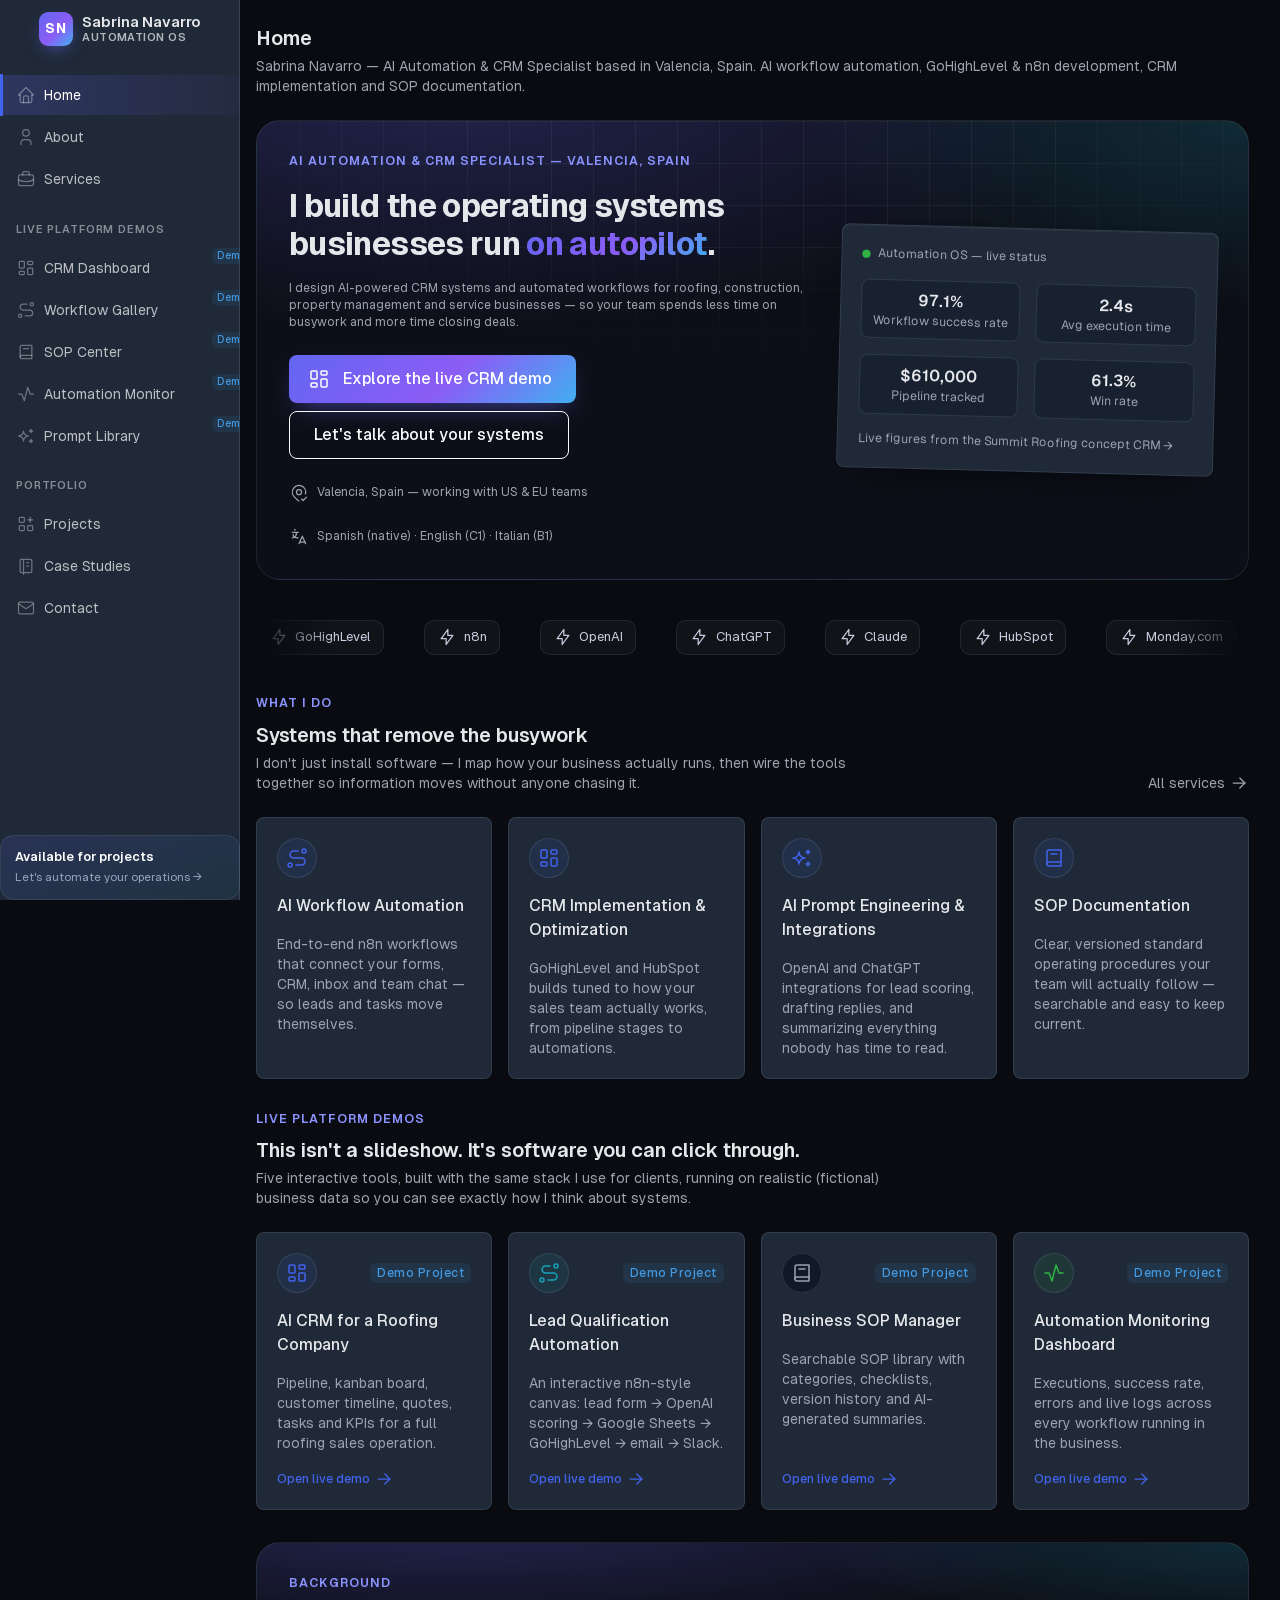
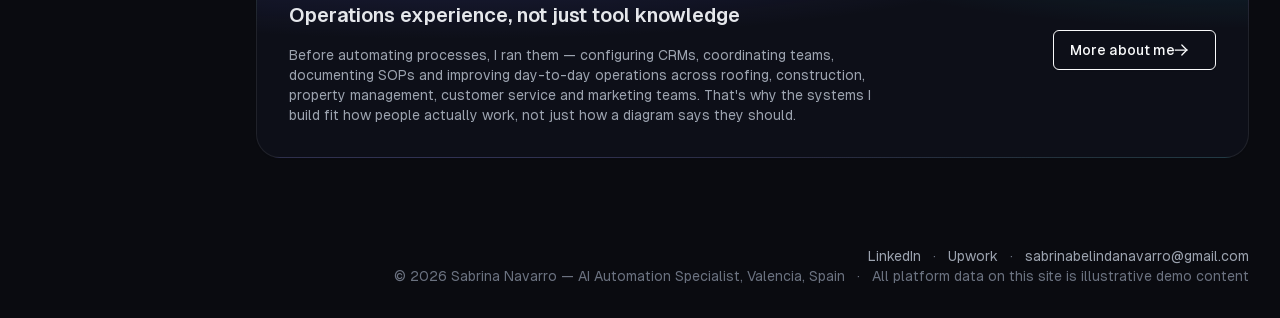
==== portfolio/index.html @ 9b0e2749 "Fase 1: branding, navegación y estructura sobre Tabler Reconstruye el portfolio de Sabrina Navarro (" ====
<!doctype html>
<html lang="en" data-bs-theme="dark" data-bs-theme-primary="indigo">
<head>
  <meta charset="utf-8" />
  <meta name="viewport" content="width=device-width, initial-scale=1, viewport-fit=cover" />
  <title>Home — Sabrina Navarro | Automation OS</title>
  <meta name="description" content="Sabrina Navarro — AI Automation & CRM Specialist based in Valencia, Spain. AI workflow automation, GoHighLevel & n8n development, CRM implementation and SOP documentation." />
  <link rel="icon" href="./favicon.ico" type="image/x-icon" />

  <link href="./assets/css/tabler.min.css" rel="stylesheet" />
  <link href="./assets/css/tabler-vendors.min.css" rel="stylesheet" />
  <link href="./assets/css/tabler-themes.min.css" rel="stylesheet" />
  <link href="./assets/css/tabler-marketing.min.css" rel="stylesheet" />
  <link href="./assets/css/custom.css" rel="stylesheet" />
  
</head>
<body class="theme-dark">
  <a href="#content" class="visually-hidden-focusable skip-link">Skip to main content</a>

  <div class="page">
    <!-- SIDEBAR -->
    <aside class="navbar navbar-vertical navbar-expand-lg" data-bs-theme="dark">
      <div class="container-fluid">
        <button class="navbar-toggler" type="button" data-bs-toggle="collapse" data-bs-target="#sidebar-menu" aria-controls="sidebar-menu" aria-expanded="false" aria-label="Toggle sidebar navigation">
          <span class="navbar-toggler-icon"></span>
        </button>
        <a href="index.html" class="navbar-brand navbar-brand-autodark">
          <span class="brand-mark">SN</span>
          <span class="brand-word">
            <strong>Sabrina Navarro</strong>
            <small>Automation OS</small>
          </span>
        </a>
        <div class="navbar-nav flex-row d-lg-none">
          <div class="nav-item dropdown">
            <a href="#" class="nav-link d-flex lh-1 p-0" data-bs-toggle="dropdown" aria-label="Open menu">
              <span class="avatar avatar-sm" style="background-image:url(./assets/img/sabrina-navarro-avatar.jpg)"></span>
            </a>
          </div>
        </div>
        <div class="collapse navbar-collapse" id="sidebar-menu">
          <ul class="navbar-nav pt-lg-3">
            <li class="nav-item active">
      <a class="nav-link" href="index.html" aria-current="page">
        <span class="nav-link-icon"><svg xmlns="http://www.w3.org/2000/svg" width="20" height="20" viewBox="0 0 24 24" fill="none" stroke="currentColor" stroke-width="2" stroke-linecap="round" stroke-linejoin="round" class="icon" aria-hidden="true"><path stroke="none" d="M0 0h24v24H0z" fill="none" /> <path d="M5 12l-2 0l9 -9l9 9l-2 0" /> <path d="M5 12v7a2 2 0 0 0 2 2h10a2 2 0 0 0 2 -2v-7" /> <path d="M9 21v-6a2 2 0 0 1 2 -2h2a2 2 0 0 1 2 2v6" /></svg></span>
        <span class="nav-link-title">Home</span>
        
      </a>
    </li><li class="nav-item">
      <a class="nav-link" href="about.html">
        <span class="nav-link-icon"><svg xmlns="http://www.w3.org/2000/svg" width="20" height="20" viewBox="0 0 24 24" fill="none" stroke="currentColor" stroke-width="2" stroke-linecap="round" stroke-linejoin="round" class="icon" aria-hidden="true"><path stroke="none" d="M0 0h24v24H0z" fill="none" /> <path d="M8 7a4 4 0 1 0 8 0a4 4 0 0 0 -8 0" /> <path d="M6 21v-2a4 4 0 0 1 4 -4h4a4 4 0 0 1 4 4v2" /></svg></span>
        <span class="nav-link-title">About</span>
        
      </a>
    </li><li class="nav-item">
      <a class="nav-link" href="services.html">
        <span class="nav-link-icon"><svg xmlns="http://www.w3.org/2000/svg" width="20" height="20" viewBox="0 0 24 24" fill="none" stroke="currentColor" stroke-width="2" stroke-linecap="round" stroke-linejoin="round" class="icon" aria-hidden="true"><path stroke="none" d="M0 0h24v24H0z" fill="none" /> <path d="M3 9a2 2 0 0 1 2 -2h14a2 2 0 0 1 2 2v9a2 2 0 0 1 -2 2h-14a2 2 0 0 1 -2 -2l0 -9" /> <path d="M8 7v-2a2 2 0 0 1 2 -2h4a2 2 0 0 1 2 2v2" /> <path d="M12 12l0 .01" /> <path d="M3 13a20 20 0 0 0 18 0" /></svg></span>
        <span class="nav-link-title">Services</span>
        
      </a>
    </li><li class="nav-item nav-section-label mt-3 mb-1"><span>Live Platform Demos</span></li><li class="nav-item">
      <a class="nav-link" href="dashboard.html">
        <span class="nav-link-icon"><svg xmlns="http://www.w3.org/2000/svg" width="20" height="20" viewBox="0 0 24 24" fill="none" stroke="currentColor" stroke-width="2" stroke-linecap="round" stroke-linejoin="round" class="icon" aria-hidden="true"><path stroke="none" d="M0 0h24v24H0z" fill="none" /> <path d="M5 4h4a1 1 0 0 1 1 1v6a1 1 0 0 1 -1 1h-4a1 1 0 0 1 -1 -1v-6a1 1 0 0 1 1 -1" /> <path d="M5 16h4a1 1 0 0 1 1 1v2a1 1 0 0 1 -1 1h-4a1 1 0 0 1 -1 -1v-2a1 1 0 0 1 1 -1" /> <path d="M15 12h4a1 1 0 0 1 1 1v6a1 1 0 0 1 -1 1h-4a1 1 0 0 1 -1 -1v-6a1 1 0 0 1 1 -1" /> <path d="M15 4h4a1 1 0 0 1 1 1v2a1 1 0 0 1 -1 1h-4a1 1 0 0 1 -1 -1v-2a1 1 0 0 1 1 -1" /></svg></span>
        <span class="nav-link-title">CRM Dashboard</span>
        <span class="badge badge-sm bg-azure-lt ms-auto">Demo</span>
      </a>
    </li><li class="nav-item">
      <a class="nav-link" href="workflow-gallery.html">
        <span class="nav-link-icon"><svg xmlns="http://www.w3.org/2000/svg" width="20" height="20" viewBox="0 0 24 24" fill="none" stroke="currentColor" stroke-width="2" stroke-linecap="round" stroke-linejoin="round" class="icon" aria-hidden="true"><path stroke="none" d="M0 0h24v24H0z" fill="none" /> <path d="M3 19a2 2 0 1 0 4 0a2 2 0 0 0 -4 0" /> <path d="M19 7a2 2 0 1 0 0 -4a2 2 0 0 0 0 4" /> <path d="M11 19h5.5a3.5 3.5 0 0 0 0 -7h-8a3.5 3.5 0 0 1 0 -7h4.5" /></svg></span>
        <span class="nav-link-title">Workflow Gallery</span>
        <span class="badge badge-sm bg-azure-lt ms-auto">Demo</span>
      </a>
    </li><li class="nav-item">
      <a class="nav-link" href="sop-center.html">
        <span class="nav-link-icon"><svg xmlns="http://www.w3.org/2000/svg" width="20" height="20" viewBox="0 0 24 24" fill="none" stroke="currentColor" stroke-width="2" stroke-linecap="round" stroke-linejoin="round" class="icon" aria-hidden="true"><path stroke="none" d="M0 0h24v24H0z" fill="none" /> <path d="M19 4v16h-12a2 2 0 0 1 -2 -2v-12a2 2 0 0 1 2 -2h12" /> <path d="M19 16h-12a2 2 0 0 0 -2 2" /> <path d="M9 8h6" /></svg></span>
        <span class="nav-link-title">SOP Center</span>
        <span class="badge badge-sm bg-azure-lt ms-auto">Demo</span>
      </a>
    </li><li class="nav-item">
      <a class="nav-link" href="automation-monitor.html">
        <span class="nav-link-icon"><svg xmlns="http://www.w3.org/2000/svg" width="20" height="20" viewBox="0 0 24 24" fill="none" stroke="currentColor" stroke-width="2" stroke-linecap="round" stroke-linejoin="round" class="icon" aria-hidden="true"><path stroke="none" d="M0 0h24v24H0z" fill="none" /> <path d="M3 12h4l3 8l4 -16l3 8h4" /></svg></span>
        <span class="nav-link-title">Automation Monitor</span>
        <span class="badge badge-sm bg-azure-lt ms-auto">Demo</span>
      </a>
    </li><li class="nav-item">
      <a class="nav-link" href="prompt-library.html">
        <span class="nav-link-icon"><svg xmlns="http://www.w3.org/2000/svg" width="20" height="20" viewBox="0 0 24 24" fill="none" stroke="currentColor" stroke-width="2" stroke-linecap="round" stroke-linejoin="round" class="icon" aria-hidden="true"><path stroke="none" d="M0 0h24v24H0z" fill="none" /> <path d="M16 18a2 2 0 0 1 2 2a2 2 0 0 1 2 -2a2 2 0 0 1 -2 -2a2 2 0 0 1 -2 2m0 -12a2 2 0 0 1 2 2a2 2 0 0 1 2 -2a2 2 0 0 1 -2 -2a2 2 0 0 1 -2 2m-7 12a6 6 0 0 1 6 -6a6 6 0 0 1 -6 -6a6 6 0 0 1 -6 6a6 6 0 0 1 6 6" /></svg></span>
        <span class="nav-link-title">Prompt Library</span>
        <span class="badge badge-sm bg-azure-lt ms-auto">Demo</span>
      </a>
    </li><li class="nav-item nav-section-label mt-3 mb-1"><span>Portfolio</span></li><li class="nav-item">
      <a class="nav-link" href="projects.html">
        <span class="nav-link-icon"><svg xmlns="http://www.w3.org/2000/svg" width="20" height="20" viewBox="0 0 24 24" fill="none" stroke="currentColor" stroke-width="2" stroke-linecap="round" stroke-linejoin="round" class="icon" aria-hidden="true"><path stroke="none" d="M0 0h24v24H0z" fill="none" /> <path d="M4 5a1 1 0 0 1 1 -1h4a1 1 0 0 1 1 1v4a1 1 0 0 1 -1 1h-4a1 1 0 0 1 -1 -1l0 -4" /> <path d="M4 15a1 1 0 0 1 1 -1h4a1 1 0 0 1 1 1v4a1 1 0 0 1 -1 1h-4a1 1 0 0 1 -1 -1l0 -4" /> <path d="M14 15a1 1 0 0 1 1 -1h4a1 1 0 0 1 1 1v4a1 1 0 0 1 -1 1h-4a1 1 0 0 1 -1 -1l0 -4" /> <path d="M14 7l6 0" /> <path d="M17 4l0 6" /></svg></span>
        <span class="nav-link-title">Projects</span>
        
      </a>
    </li><li class="nav-item">
      <a class="nav-link" href="case-studies.html">
        <span class="nav-link-icon"><svg xmlns="http://www.w3.org/2000/svg" width="20" height="20" viewBox="0 0 24 24" fill="none" stroke="currentColor" stroke-width="2" stroke-linecap="round" stroke-linejoin="round" class="icon" aria-hidden="true"><path stroke="none" d="M0 0h24v24H0z" fill="none" /> <path d="M6 4h11a2 2 0 0 1 2 2v12a2 2 0 0 1 -2 2h-11a1 1 0 0 1 -1 -1v-14a1 1 0 0 1 1 -1m3 0v18" /> <path d="M13 8l2 0" /> <path d="M13 12l2 0" /></svg></span>
        <span class="nav-link-title">Case Studies</span>
        
      </a>
    </li><li class="nav-item">
      <a class="nav-link" href="contact.html">
        <span class="nav-link-icon"><svg xmlns="http://www.w3.org/2000/svg" width="20" height="20" viewBox="0 0 24 24" fill="none" stroke="currentColor" stroke-width="2" stroke-linecap="round" stroke-linejoin="round" class="icon" aria-hidden="true"><path stroke="none" d="M0 0h24v24H0z" fill="none" /> <path d="M3 7a2 2 0 0 1 2 -2h14a2 2 0 0 1 2 2v10a2 2 0 0 1 -2 2h-14a2 2 0 0 1 -2 -2v-10" /> <path d="M3 7l9 6l9 -6" /></svg></span>
        <span class="nav-link-title">Contact</span>
        
      </a>
    </li>
          </ul>

          <div class="sidebar-footer mt-auto pt-3 d-none d-lg-block">
            <a href="contact.html" class="sidebar-cta">
              <span class="sidebar-cta-title">Available for projects</span>
              <span class="sidebar-cta-sub">Let's automate your operations →</span>
            </a>
          </div>
        </div>
      </div>
    </aside>

    <div class="page-wrapper">
      
      <div class="page-header d-print-none">
        <div class="container-xl">
          <div class="row g-2 align-items-center">
            <div class="col">
              
              <h2 class="page-title">Home</h2>
              <div class="text-secondary mt-1">Sabrina Navarro — AI Automation & CRM Specialist based in Valencia, Spain. AI workflow automation, GoHighLevel & n8n development, CRM implementation and SOP documentation.</div>
            </div>
            
          </div>
        </div>
      </div>

      <main id="content" class="page-body">
        <div class="container-xl">
          
<section class="reveal">
  <div class="hero-surface p-4 p-md-5 mb-5">
    <div class="hero-grid-fade"></div>
    <div class="row align-items-center position-relative">
      <div class="col-lg-7">
        <div class="section-eyebrow mb-3">AI Automation &amp; CRM Specialist — Valencia, Spain</div>
        <h1 class="display-6 fw-bold mb-3" style="letter-spacing:-.02em;">I build the operating systems<br class="d-none d-md-block"> businesses run <span class="text-gradient">on autopilot</span>.</h1>
        <p class="text-secondary fs-5 mb-4" style="max-width: 560px;">
          I design AI-powered CRM systems and automated workflows for roofing, construction, property management and service businesses — so your team spends less time on busywork and more time closing deals.
        </p>
        <div class="d-flex flex-wrap gap-2 mb-4">
          <a href="dashboard.html" class="btn btn-gradient btn-lg"><svg xmlns="http://www.w3.org/2000/svg" width="20" height="20" viewBox="0 0 24 24" fill="none" stroke="currentColor" stroke-width="2" stroke-linecap="round" stroke-linejoin="round" class="icon" aria-hidden="true"><path stroke="none" d="M0 0h24v24H0z" fill="none" /> <path d="M5 4h4a1 1 0 0 1 1 1v6a1 1 0 0 1 -1 1h-4a1 1 0 0 1 -1 -1v-6a1 1 0 0 1 1 -1" /> <path d="M5 16h4a1 1 0 0 1 1 1v2a1 1 0 0 1 -1 1h-4a1 1 0 0 1 -1 -1v-2a1 1 0 0 1 1 -1" /> <path d="M15 12h4a1 1 0 0 1 1 1v6a1 1 0 0 1 -1 1h-4a1 1 0 0 1 -1 -1v-6a1 1 0 0 1 1 -1" /> <path d="M15 4h4a1 1 0 0 1 1 1v2a1 1 0 0 1 -1 1h-4a1 1 0 0 1 -1 -1v-2a1 1 0 0 1 1 -1" /></svg> Explore the live CRM demo</a>
          <a href="contact.html" class="btn btn-outline-light btn-lg">Let's talk about your systems</a>
        </div>
        <div class="d-flex flex-wrap gap-4 text-secondary small">
          <span class="d-flex align-items-center gap-2"><svg xmlns="http://www.w3.org/2000/svg" width="16" height="16" viewBox="0 0 24 24" fill="none" stroke="currentColor" stroke-width="2" stroke-linecap="round" stroke-linejoin="round" class="icon" aria-hidden="true"><path stroke="none" d="M0 0h24v24H0z" fill="none" /> <path d="M9 11a3 3 0 1 0 6 0a3 3 0 0 0 -6 0" /> <path d="M11.87 21.48a1.992 1.992 0 0 1 -1.283 -.58l-4.244 -4.243a8 8 0 1 1 13.355 -3.474" /> <path d="M15 19l2 2l4 -4" /></svg> Valencia, Spain — working with US &amp; EU teams</span>
          <span class="d-flex align-items-center gap-2"><svg xmlns="http://www.w3.org/2000/svg" width="16" height="16" viewBox="0 0 24 24" fill="none" stroke="currentColor" stroke-width="2" stroke-linecap="round" stroke-linejoin="round" class="icon" aria-hidden="true"><path stroke="none" d="M0 0h24v24H0z" fill="none" /> <path d="M9 6.371c0 4.418 -2.239 6.629 -5 6.629" /> <path d="M4 6.371h7" /> <path d="M5 9c0 2.144 2.252 3.908 6 4" /> <path d="M12 20l4 -9l4 9" /> <path d="M19.1 18h-6.2" /> <path d="M6.694 3l.793 .582" /></svg> Spanish (native) · English (C1) · Italian (B1)</span>
        </div>
      </div>
      <div class="col-lg-5 d-none d-lg-block">
        <div class="card card-glow float" style="transform: rotate(1.5deg);">
          <div class="card-body">
            <div class="d-flex align-items-center gap-2 mb-3">
              <span class="status-dot bg-green status-dot-animated"></span>
              <span class="text-secondary small">Automation OS — live status</span>
            </div>
            <div class="row row-cards g-2">
              <div class="col-6"><div class="card card-sm bg-body-tertiary"><div class="card-body p-2 text-center"><div class="h3 m-0">97.1%</div><div class="text-secondary small">Workflow success rate</div></div></div></div>
              <div class="col-6"><div class="card card-sm bg-body-tertiary"><div class="card-body p-2 text-center"><div class="h3 m-0">2.4s</div><div class="text-secondary small">Avg execution time</div></div></div></div>
              <div class="col-6"><div class="card card-sm bg-body-tertiary"><div class="card-body p-2 text-center"><div class="h3 m-0">$610,000</div><div class="text-secondary small">Pipeline tracked</div></div></div></div>
              <div class="col-6"><div class="card card-sm bg-body-tertiary"><div class="card-body p-2 text-center"><div class="h3 m-0">61.3%</div><div class="text-secondary small">Win rate</div></div></div></div>
            </div>
            <div class="text-secondary small mt-3">Live figures from the Summit Roofing concept CRM →</div>
          </div>
        </div>
      </div>
    </div>
  </div>
</section>

<section class="mb-5 reveal">
  <div class="marquee py-2">
    <div class="marquee-track">
      <span class="chip-tool"><svg xmlns="http://www.w3.org/2000/svg" width="15" height="15" viewBox="0 0 24 24" fill="none" stroke="currentColor" stroke-width="2" stroke-linecap="round" stroke-linejoin="round" class="icon" aria-hidden="true"><path stroke="none" d="M0 0h24v24H0z" fill="none" /> <path d="M13 3l0 7l6 0l-8 11l0 -7l-6 0l8 -11" /></svg>GoHighLevel</span><span class="chip-tool"><svg xmlns="http://www.w3.org/2000/svg" width="15" height="15" viewBox="0 0 24 24" fill="none" stroke="currentColor" stroke-width="2" stroke-linecap="round" stroke-linejoin="round" class="icon" aria-hidden="true"><path stroke="none" d="M0 0h24v24H0z" fill="none" /> <path d="M13 3l0 7l6 0l-8 11l0 -7l-6 0l8 -11" /></svg>n8n</span><span class="chip-tool"><svg xmlns="http://www.w3.org/2000/svg" width="15" height="15" viewBox="0 0 24 24" fill="none" stroke="currentColor" stroke-width="2" stroke-linecap="round" stroke-linejoin="round" class="icon" aria-hidden="true"><path stroke="none" d="M0 0h24v24H0z" fill="none" /> <path d="M13 3l0 7l6 0l-8 11l0 -7l-6 0l8 -11" /></svg>OpenAI</span><span class="chip-tool"><svg xmlns="http://www.w3.org/2000/svg" width="15" height="15" viewBox="0 0 24 24" fill="none" stroke="currentColor" stroke-width="2" stroke-linecap="round" stroke-linejoin="round" class="icon" aria-hidden="true"><path stroke="none" d="M0 0h24v24H0z" fill="none" /> <path d="M13 3l0 7l6 0l-8 11l0 -7l-6 0l8 -11" /></svg>ChatGPT</span><span class="chip-tool"><svg xmlns="http://www.w3.org/2000/svg" width="15" height="15" viewBox="0 0 24 24" fill="none" stroke="currentColor" stroke-width="2" stroke-linecap="round" stroke-linejoin="round" class="icon" aria-hidden="true"><path stroke="none" d="M0 0h24v24H0z" fill="none" /> <path d="M13 3l0 7l6 0l-8 11l0 -7l-6 0l8 -11" /></svg>Claude</span><span class="chip-tool"><svg xmlns="http://www.w3.org/2000/svg" width="15" height="15" viewBox="0 0 24 24" fill="none" stroke="currentColor" stroke-width="2" stroke-linecap="round" stroke-linejoin="round" class="icon" aria-hidden="true"><path stroke="none" d="M0 0h24v24H0z" fill="none" /> <path d="M13 3l0 7l6 0l-8 11l0 -7l-6 0l8 -11" /></svg>HubSpot</span><span class="chip-tool"><svg xmlns="http://www.w3.org/2000/svg" width="15" height="15" viewBox="0 0 24 24" fill="none" stroke="currentColor" stroke-width="2" stroke-linecap="round" stroke-linejoin="round" class="icon" aria-hidden="true"><path stroke="none" d="M0 0h24v24H0z" fill="none" /> <path d="M13 3l0 7l6 0l-8 11l0 -7l-6 0l8 -11" /></svg>Monday.com</span><span class="chip-tool"><svg xmlns="http://www.w3.org/2000/svg" width="15" height="15" viewBox="0 0 24 24" fill="none" stroke="currentColor" stroke-width="2" stroke-linecap="round" stroke-linejoin="round" class="icon" aria-hidden="true"><path stroke="none" d="M0 0h24v24H0z" fill="none" /> <path d="M13 3l0 7l6 0l-8 11l0 -7l-6 0l8 -11" /></svg>ClickUp</span><span class="chip-tool"><svg xmlns="http://www.w3.org/2000/svg" width="15" height="15" viewBox="0 0 24 24" fill="none" stroke="currentColor" stroke-width="2" stroke-linecap="round" stroke-linejoin="round" class="icon" aria-hidden="true"><path stroke="none" d="M0 0h24v24H0z" fill="none" /> <path d="M13 3l0 7l6 0l-8 11l0 -7l-6 0l8 -11" /></svg>Notion</span><span class="chip-tool"><svg xmlns="http://www.w3.org/2000/svg" width="15" height="15" viewBox="0 0 24 24" fill="none" stroke="currentColor" stroke-width="2" stroke-linecap="round" stroke-linejoin="round" class="icon" aria-hidden="true"><path stroke="none" d="M0 0h24v24H0z" fill="none" /> <path d="M13 3l0 7l6 0l-8 11l0 -7l-6 0l8 -11" /></svg>Google Workspace</span><span class="chip-tool"><svg xmlns="http://www.w3.org/2000/svg" width="15" height="15" viewBox="0 0 24 24" fill="none" stroke="currentColor" stroke-width="2" stroke-linecap="round" stroke-linejoin="round" class="icon" aria-hidden="true"><path stroke="none" d="M0 0h24v24H0z" fill="none" /> <path d="M13 3l0 7l6 0l-8 11l0 -7l-6 0l8 -11" /></svg>Slack</span><span class="chip-tool"><svg xmlns="http://www.w3.org/2000/svg" width="15" height="15" viewBox="0 0 24 24" fill="none" stroke="currentColor" stroke-width="2" stroke-linecap="round" stroke-linejoin="round" class="icon" aria-hidden="true"><path stroke="none" d="M0 0h24v24H0z" fill="none" /> <path d="M13 3l0 7l6 0l-8 11l0 -7l-6 0l8 -11" /></svg>Calendly</span><span class="chip-tool"><svg xmlns="http://www.w3.org/2000/svg" width="15" height="15" viewBox="0 0 24 24" fill="none" stroke="currentColor" stroke-width="2" stroke-linecap="round" stroke-linejoin="round" class="icon" aria-hidden="true"><path stroke="none" d="M0 0h24v24H0z" fill="none" /> <path d="M13 3l0 7l6 0l-8 11l0 -7l-6 0l8 -11" /></svg>CompanyCam</span><span class="chip-tool"><svg xmlns="http://www.w3.org/2000/svg" width="15" height="15" viewBox="0 0 24 24" fill="none" stroke="currentColor" stroke-width="2" stroke-linecap="round" stroke-linejoin="round" class="icon" aria-hidden="true"><path stroke="none" d="M0 0h24v24H0z" fill="none" /> <path d="M13 3l0 7l6 0l-8 11l0 -7l-6 0l8 -11" /></svg>AccuLynx</span><span class="chip-tool"><svg xmlns="http://www.w3.org/2000/svg" width="15" height="15" viewBox="0 0 24 24" fill="none" stroke="currentColor" stroke-width="2" stroke-linecap="round" stroke-linejoin="round" class="icon" aria-hidden="true"><path stroke="none" d="M0 0h24v24H0z" fill="none" /> <path d="M13 3l0 7l6 0l-8 11l0 -7l-6 0l8 -11" /></svg>Zapier</span><span class="chip-tool"><svg xmlns="http://www.w3.org/2000/svg" width="15" height="15" viewBox="0 0 24 24" fill="none" stroke="currentColor" stroke-width="2" stroke-linecap="round" stroke-linejoin="round" class="icon" aria-hidden="true"><path stroke="none" d="M0 0h24v24H0z" fill="none" /> <path d="M13 3l0 7l6 0l-8 11l0 -7l-6 0l8 -11" /></svg>GoHighLevel</span><span class="chip-tool"><svg xmlns="http://www.w3.org/2000/svg" width="15" height="15" viewBox="0 0 24 24" fill="none" stroke="currentColor" stroke-width="2" stroke-linecap="round" stroke-linejoin="round" class="icon" aria-hidden="true"><path stroke="none" d="M0 0h24v24H0z" fill="none" /> <path d="M13 3l0 7l6 0l-8 11l0 -7l-6 0l8 -11" /></svg>n8n</span><span class="chip-tool"><svg xmlns="http://www.w3.org/2000/svg" width="15" height="15" viewBox="0 0 24 24" fill="none" stroke="currentColor" stroke-width="2" stroke-linecap="round" stroke-linejoin="round" class="icon" aria-hidden="true"><path stroke="none" d="M0 0h24v24H0z" fill="none" /> <path d="M13 3l0 7l6 0l-8 11l0 -7l-6 0l8 -11" /></svg>OpenAI</span><span class="chip-tool"><svg xmlns="http://www.w3.org/2000/svg" width="15" height="15" viewBox="0 0 24 24" fill="none" stroke="currentColor" stroke-width="2" stroke-linecap="round" stroke-linejoin="round" class="icon" aria-hidden="true"><path stroke="none" d="M0 0h24v24H0z" fill="none" /> <path d="M13 3l0 7l6 0l-8 11l0 -7l-6 0l8 -11" /></svg>ChatGPT</span><span class="chip-tool"><svg xmlns="http://www.w3.org/2000/svg" width="15" height="15" viewBox="0 0 24 24" fill="none" stroke="currentColor" stroke-width="2" stroke-linecap="round" stroke-linejoin="round" class="icon" aria-hidden="true"><path stroke="none" d="M0 0h24v24H0z" fill="none" /> <path d="M13 3l0 7l6 0l-8 11l0 -7l-6 0l8 -11" /></svg>Claude</span><span class="chip-tool"><svg xmlns="http://www.w3.org/2000/svg" width="15" height="15" viewBox="0 0 24 24" fill="none" stroke="currentColor" stroke-width="2" stroke-linecap="round" stroke-linejoin="round" class="icon" aria-hidden="true"><path stroke="none" d="M0 0h24v24H0z" fill="none" /> <path d="M13 3l0 7l6 0l-8 11l0 -7l-6 0l8 -11" /></svg>HubSpot</span><span class="chip-tool"><svg xmlns="http://www.w3.org/2000/svg" width="15" height="15" viewBox="0 0 24 24" fill="none" stroke="currentColor" stroke-width="2" stroke-linecap="round" stroke-linejoin="round" class="icon" aria-hidden="true"><path stroke="none" d="M0 0h24v24H0z" fill="none" /> <path d="M13 3l0 7l6 0l-8 11l0 -7l-6 0l8 -11" /></svg>Monday.com</span><span class="chip-tool"><svg xmlns="http://www.w3.org/2000/svg" width="15" height="15" viewBox="0 0 24 24" fill="none" stroke="currentColor" stroke-width="2" stroke-linecap="round" stroke-linejoin="round" class="icon" aria-hidden="true"><path stroke="none" d="M0 0h24v24H0z" fill="none" /> <path d="M13 3l0 7l6 0l-8 11l0 -7l-6 0l8 -11" /></svg>ClickUp</span><span class="chip-tool"><svg xmlns="http://www.w3.org/2000/svg" width="15" height="15" viewBox="0 0 24 24" fill="none" stroke="currentColor" stroke-width="2" stroke-linecap="round" stroke-linejoin="round" class="icon" aria-hidden="true"><path stroke="none" d="M0 0h24v24H0z" fill="none" /> <path d="M13 3l0 7l6 0l-8 11l0 -7l-6 0l8 -11" /></svg>Notion</span><span class="chip-tool"><svg xmlns="http://www.w3.org/2000/svg" width="15" height="15" viewBox="0 0 24 24" fill="none" stroke="currentColor" stroke-width="2" stroke-linecap="round" stroke-linejoin="round" class="icon" aria-hidden="true"><path stroke="none" d="M0 0h24v24H0z" fill="none" /> <path d="M13 3l0 7l6 0l-8 11l0 -7l-6 0l8 -11" /></svg>Google Workspace</span><span class="chip-tool"><svg xmlns="http://www.w3.org/2000/svg" width="15" height="15" viewBox="0 0 24 24" fill="none" stroke="currentColor" stroke-width="2" stroke-linecap="round" stroke-linejoin="round" class="icon" aria-hidden="true"><path stroke="none" d="M0 0h24v24H0z" fill="none" /> <path d="M13 3l0 7l6 0l-8 11l0 -7l-6 0l8 -11" /></svg>Slack</span><span class="chip-tool"><svg xmlns="http://www.w3.org/2000/svg" width="15" height="15" viewBox="0 0 24 24" fill="none" stroke="currentColor" stroke-width="2" stroke-linecap="round" stroke-linejoin="round" class="icon" aria-hidden="true"><path stroke="none" d="M0 0h24v24H0z" fill="none" /> <path d="M13 3l0 7l6 0l-8 11l0 -7l-6 0l8 -11" /></svg>Calendly</span><span class="chip-tool"><svg xmlns="http://www.w3.org/2000/svg" width="15" height="15" viewBox="0 0 24 24" fill="none" stroke="currentColor" stroke-width="2" stroke-linecap="round" stroke-linejoin="round" class="icon" aria-hidden="true"><path stroke="none" d="M0 0h24v24H0z" fill="none" /> <path d="M13 3l0 7l6 0l-8 11l0 -7l-6 0l8 -11" /></svg>CompanyCam</span><span class="chip-tool"><svg xmlns="http://www.w3.org/2000/svg" width="15" height="15" viewBox="0 0 24 24" fill="none" stroke="currentColor" stroke-width="2" stroke-linecap="round" stroke-linejoin="round" class="icon" aria-hidden="true"><path stroke="none" d="M0 0h24v24H0z" fill="none" /> <path d="M13 3l0 7l6 0l-8 11l0 -7l-6 0l8 -11" /></svg>AccuLynx</span><span class="chip-tool"><svg xmlns="http://www.w3.org/2000/svg" width="15" height="15" viewBox="0 0 24 24" fill="none" stroke="currentColor" stroke-width="2" stroke-linecap="round" stroke-linejoin="round" class="icon" aria-hidden="true"><path stroke="none" d="M0 0h24v24H0z" fill="none" /> <path d="M13 3l0 7l6 0l-8 11l0 -7l-6 0l8 -11" /></svg>Zapier</span>
    </div>
  </div>
</section>

<section class="mb-5">
  <div class="row align-items-end mb-4 reveal">
    <div class="col">
      <div class="section-eyebrow mb-2">What I do</div>
      <h2 class="mb-1">Systems that remove the busywork</h2>
      <p class="text-secondary mb-0" style="max-width:640px;">I don't just install software — I map how your business actually runs, then wire the tools together so information moves without anyone chasing it.</p>
    </div>
    <div class="col-auto"><a href="services.html" class="link-secondary">All services <svg xmlns="http://www.w3.org/2000/svg" width="16" height="16" viewBox="0 0 24 24" fill="none" stroke="currentColor" stroke-width="2" stroke-linecap="round" stroke-linejoin="round" class="icon" aria-hidden="true"><path stroke="none" d="M0 0h24v24H0z" fill="none" /> <path d="M5 12l14 0" /> <path d="M13 18l6 -6" /> <path d="M13 6l6 6" /></svg></a></div>
  </div>
  <div class="row row-cards stagger">
    <div class="col-sm-6 col-lg-3">
      <div class="card card-hover h-100">
        <div class="card-body">
          <span class="bg-indigo-lt avatar avatar-rounded mb-3"><svg xmlns="http://www.w3.org/2000/svg" width="24" height="24" viewBox="0 0 24 24" fill="none" stroke="currentColor" stroke-width="2" stroke-linecap="round" stroke-linejoin="round" class="icon" aria-hidden="true"><path stroke="none" d="M0 0h24v24H0z" fill="none" /> <path d="M3 19a2 2 0 1 0 4 0a2 2 0 0 0 -4 0" /> <path d="M19 7a2 2 0 1 0 0 -4a2 2 0 0 0 0 4" /> <path d="M11 19h5.5a3.5 3.5 0 0 0 0 -7h-8a3.5 3.5 0 0 1 0 -7h4.5" /></svg></span>
          <h3 class="card-title">AI Workflow Automation</h3>
          <p class="text-secondary mb-0">End-to-end n8n workflows that connect your forms, CRM, inbox and team chat — so leads and tasks move themselves.</p>
        </div>
      </div>
    </div><div class="col-sm-6 col-lg-3">
      <div class="card card-hover h-100">
        <div class="card-body">
          <span class="bg-indigo-lt avatar avatar-rounded mb-3"><svg xmlns="http://www.w3.org/2000/svg" width="24" height="24" viewBox="0 0 24 24" fill="none" stroke="currentColor" stroke-width="2" stroke-linecap="round" stroke-linejoin="round" class="icon" aria-hidden="true"><path stroke="none" d="M0 0h24v24H0z" fill="none" /> <path d="M5 4h4a1 1 0 0 1 1 1v6a1 1 0 0 1 -1 1h-4a1 1 0 0 1 -1 -1v-6a1 1 0 0 1 1 -1" /> <path d="M5 16h4a1 1 0 0 1 1 1v2a1 1 0 0 1 -1 1h-4a1 1 0 0 1 -1 -1v-2a1 1 0 0 1 1 -1" /> <path d="M15 12h4a1 1 0 0 1 1 1v6a1 1 0 0 1 -1 1h-4a1 1 0 0 1 -1 -1v-6a1 1 0 0 1 1 -1" /> <path d="M15 4h4a1 1 0 0 1 1 1v2a1 1 0 0 1 -1 1h-4a1 1 0 0 1 -1 -1v-2a1 1 0 0 1 1 -1" /></svg></span>
          <h3 class="card-title">CRM Implementation & Optimization</h3>
          <p class="text-secondary mb-0">GoHighLevel and HubSpot builds tuned to how your sales team actually works, from pipeline stages to automations.</p>
        </div>
      </div>
    </div><div class="col-sm-6 col-lg-3">
      <div class="card card-hover h-100">
        <div class="card-body">
          <span class="bg-indigo-lt avatar avatar-rounded mb-3"><svg xmlns="http://www.w3.org/2000/svg" width="24" height="24" viewBox="0 0 24 24" fill="none" stroke="currentColor" stroke-width="2" stroke-linecap="round" stroke-linejoin="round" class="icon" aria-hidden="true"><path stroke="none" d="M0 0h24v24H0z" fill="none" /> <path d="M16 18a2 2 0 0 1 2 2a2 2 0 0 1 2 -2a2 2 0 0 1 -2 -2a2 2 0 0 1 -2 2m0 -12a2 2 0 0 1 2 2a2 2 0 0 1 2 -2a2 2 0 0 1 -2 -2a2 2 0 0 1 -2 2m-7 12a6 6 0 0 1 6 -6a6 6 0 0 1 -6 -6a6 6 0 0 1 -6 6a6 6 0 0 1 6 6" /></svg></span>
          <h3 class="card-title">AI Prompt Engineering & Integrations</h3>
          <p class="text-secondary mb-0">OpenAI and ChatGPT integrations for lead scoring, drafting replies, and summarizing everything nobody has time to read.</p>
        </div>
      </div>
    </div><div class="col-sm-6 col-lg-3">
      <div class="card card-hover h-100">
        <div class="card-body">
          <span class="bg-indigo-lt avatar avatar-rounded mb-3"><svg xmlns="http://www.w3.org/2000/svg" width="24" height="24" viewBox="0 0 24 24" fill="none" stroke="currentColor" stroke-width="2" stroke-linecap="round" stroke-linejoin="round" class="icon" aria-hidden="true"><path stroke="none" d="M0 0h24v24H0z" fill="none" /> <path d="M19 4v16h-12a2 2 0 0 1 -2 -2v-12a2 2 0 0 1 2 -2h12" /> <path d="M19 16h-12a2 2 0 0 0 -2 2" /> <path d="M9 8h6" /></svg></span>
          <h3 class="card-title">SOP Documentation</h3>
          <p class="text-secondary mb-0">Clear, versioned standard operating procedures your team will actually follow — searchable and easy to keep current.</p>
        </div>
      </div>
    </div>
  </div>
</section>

<section class="mb-5">
  <div class="row align-items-end mb-4 reveal">
    <div class="col">
      <div class="section-eyebrow mb-2">Live platform demos</div>
      <h2 class="mb-1">This isn't a slideshow. It's software you can click through.</h2>
      <p class="text-secondary mb-0" style="max-width:680px;">Five interactive tools, built with the same stack I use for clients, running on realistic (fictional) business data so you can see exactly how I think about systems.</p>
    </div>
  </div>
  <div class="row row-cards stagger">
    <div class="col-sm-6 col-lg-3">
      <a href="dashboard.html" class="card card-hover h-100 text-reset" style="text-decoration:none;">
        <div class="card-body d-flex flex-column">
          <div class="d-flex align-items-center justify-content-between mb-3">
            <span class="bg-indigo-lt avatar avatar-rounded"><svg xmlns="http://www.w3.org/2000/svg" width="24" height="24" viewBox="0 0 24 24" fill="none" stroke="currentColor" stroke-width="2" stroke-linecap="round" stroke-linejoin="round" class="icon" aria-hidden="true"><path stroke="none" d="M0 0h24v24H0z" fill="none" /> <path d="M5 4h4a1 1 0 0 1 1 1v6a1 1 0 0 1 -1 1h-4a1 1 0 0 1 -1 -1v-6a1 1 0 0 1 1 -1" /> <path d="M5 16h4a1 1 0 0 1 1 1v2a1 1 0 0 1 -1 1h-4a1 1 0 0 1 -1 -1v-2a1 1 0 0 1 1 -1" /> <path d="M15 12h4a1 1 0 0 1 1 1v6a1 1 0 0 1 -1 1h-4a1 1 0 0 1 -1 -1v-6a1 1 0 0 1 1 -1" /> <path d="M15 4h4a1 1 0 0 1 1 1v2a1 1 0 0 1 -1 1h-4a1 1 0 0 1 -1 -1v-2a1 1 0 0 1 1 -1" /></svg></span>
            <span class="badge bg-azure-lt text-azure">Demo Project</span>
          </div>
          <h3 class="card-title">AI CRM for a Roofing Company</h3>
          <p class="text-secondary mb-3">Pipeline, kanban board, customer timeline, quotes, tasks and KPIs for a full roofing sales operation.</p>
          <div class="mt-auto text-indigo d-flex align-items-center gap-1 small fw-medium">Open live demo <svg xmlns="http://www.w3.org/2000/svg" width="15" height="15" viewBox="0 0 24 24" fill="none" stroke="currentColor" stroke-width="2" stroke-linecap="round" stroke-linejoin="round" class="icon" aria-hidden="true"><path stroke="none" d="M0 0h24v24H0z" fill="none" /> <path d="M5 12l14 0" /> <path d="M13 18l6 -6" /> <path d="M13 6l6 6" /></svg></div>
        </div>
      </a>
    </div><div class="col-sm-6 col-lg-3">
      <a href="workflow-gallery.html" class="card card-hover h-100 text-reset" style="text-decoration:none;">
        <div class="card-body d-flex flex-column">
          <div class="d-flex align-items-center justify-content-between mb-3">
            <span class="bg-cyan-lt avatar avatar-rounded"><svg xmlns="http://www.w3.org/2000/svg" width="24" height="24" viewBox="0 0 24 24" fill="none" stroke="currentColor" stroke-width="2" stroke-linecap="round" stroke-linejoin="round" class="icon" aria-hidden="true"><path stroke="none" d="M0 0h24v24H0z" fill="none" /> <path d="M3 19a2 2 0 1 0 4 0a2 2 0 0 0 -4 0" /> <path d="M19 7a2 2 0 1 0 0 -4a2 2 0 0 0 0 4" /> <path d="M11 19h5.5a3.5 3.5 0 0 0 0 -7h-8a3.5 3.5 0 0 1 0 -7h4.5" /></svg></span>
            <span class="badge bg-azure-lt text-azure">Demo Project</span>
          </div>
          <h3 class="card-title">Lead Qualification Automation</h3>
          <p class="text-secondary mb-3">An interactive n8n-style canvas: lead form → OpenAI scoring → Google Sheets → GoHighLevel → email → Slack.</p>
          <div class="mt-auto text-indigo d-flex align-items-center gap-1 small fw-medium">Open live demo <svg xmlns="http://www.w3.org/2000/svg" width="15" height="15" viewBox="0 0 24 24" fill="none" stroke="currentColor" stroke-width="2" stroke-linecap="round" stroke-linejoin="round" class="icon" aria-hidden="true"><path stroke="none" d="M0 0h24v24H0z" fill="none" /> <path d="M5 12l14 0" /> <path d="M13 18l6 -6" /> <path d="M13 6l6 6" /></svg></div>
        </div>
      </a>
    </div><div class="col-sm-6 col-lg-3">
      <a href="sop-center.html" class="card card-hover h-100 text-reset" style="text-decoration:none;">
        <div class="card-body d-flex flex-column">
          <div class="d-flex align-items-center justify-content-between mb-3">
            <span class="bg-violet-lt avatar avatar-rounded"><svg xmlns="http://www.w3.org/2000/svg" width="24" height="24" viewBox="0 0 24 24" fill="none" stroke="currentColor" stroke-width="2" stroke-linecap="round" stroke-linejoin="round" class="icon" aria-hidden="true"><path stroke="none" d="M0 0h24v24H0z" fill="none" /> <path d="M19 4v16h-12a2 2 0 0 1 -2 -2v-12a2 2 0 0 1 2 -2h12" /> <path d="M19 16h-12a2 2 0 0 0 -2 2" /> <path d="M9 8h6" /></svg></span>
            <span class="badge bg-azure-lt text-azure">Demo Project</span>
          </div>
          <h3 class="card-title">Business SOP Manager</h3>
          <p class="text-secondary mb-3">Searchable SOP library with categories, checklists, version history and AI-generated summaries.</p>
          <div class="mt-auto text-indigo d-flex align-items-center gap-1 small fw-medium">Open live demo <svg xmlns="http://www.w3.org/2000/svg" width="15" height="15" viewBox="0 0 24 24" fill="none" stroke="currentColor" stroke-width="2" stroke-linecap="round" stroke-linejoin="round" class="icon" aria-hidden="true"><path stroke="none" d="M0 0h24v24H0z" fill="none" /> <path d="M5 12l14 0" /> <path d="M13 18l6 -6" /> <path d="M13 6l6 6" /></svg></div>
        </div>
      </a>
    </div><div class="col-sm-6 col-lg-3">
      <a href="automation-monitor.html" class="card card-hover h-100 text-reset" style="text-decoration:none;">
        <div class="card-body d-flex flex-column">
          <div class="d-flex align-items-center justify-content-between mb-3">
            <span class="bg-green-lt avatar avatar-rounded"><svg xmlns="http://www.w3.org/2000/svg" width="24" height="24" viewBox="0 0 24 24" fill="none" stroke="currentColor" stroke-width="2" stroke-linecap="round" stroke-linejoin="round" class="icon" aria-hidden="true"><path stroke="none" d="M0 0h24v24H0z" fill="none" /> <path d="M3 12h4l3 8l4 -16l3 8h4" /></svg></span>
            <span class="badge bg-azure-lt text-azure">Demo Project</span>
          </div>
          <h3 class="card-title">Automation Monitoring Dashboard</h3>
          <p class="text-secondary mb-3">Executions, success rate, errors and live logs across every workflow running in the business.</p>
          <div class="mt-auto text-indigo d-flex align-items-center gap-1 small fw-medium">Open live demo <svg xmlns="http://www.w3.org/2000/svg" width="15" height="15" viewBox="0 0 24 24" fill="none" stroke="currentColor" stroke-width="2" stroke-linecap="round" stroke-linejoin="round" class="icon" aria-hidden="true"><path stroke="none" d="M0 0h24v24H0z" fill="none" /> <path d="M5 12l14 0" /> <path d="M13 18l6 -6" /> <path d="M13 6l6 6" /></svg></div>
        </div>
      </a>
    </div>
  </div>
</section>

<section class="mb-5 reveal">
  <div class="card hero-surface">
    <div class="card-body p-4 p-md-5">
      <div class="row align-items-center">
        <div class="col-lg-8">
          <div class="section-eyebrow mb-2">Background</div>
          <h2 class="mb-3">Operations experience, not just tool knowledge</h2>
          <p class="text-secondary mb-0" style="max-width:640px;">
            Before automating processes, I ran them — configuring CRMs, coordinating teams, documenting SOPs and improving day-to-day operations across roofing, construction, property management, customer service and marketing teams. That's why the systems I build fit how people actually work, not just how a diagram says they should.
          </p>
        </div>
        <div class="col-lg-4 text-lg-end mt-4 mt-lg-0">
          <a href="about.html" class="btn btn-outline-light">More about me <svg xmlns="http://www.w3.org/2000/svg" width="16" height="16" viewBox="0 0 24 24" fill="none" stroke="currentColor" stroke-width="2" stroke-linecap="round" stroke-linejoin="round" class="icon" aria-hidden="true"><path stroke="none" d="M0 0h24v24H0z" fill="none" /> <path d="M5 12l14 0" /> <path d="M13 18l6 -6" /> <path d="M13 6l6 6" /></svg></a>
        </div>
      </div>
    </div>
  </div>
</section>

        </div>
      </main>

      <footer class="footer footer-transparent d-print-none">
        <div class="container-xl">
          <div class="row text-center align-items-center flex-row-reverse">
            <div class="col-lg-auto ms-lg-auto">
              <ul class="list-inline list-inline-dots mb-0">
                <li class="list-inline-item"><a href="https://www.linkedin.com/in/sabrina-navarro-7b7960206/" target="_blank" rel="noreferrer" class="link-secondary">LinkedIn</a></li>
                <li class="list-inline-item"><a href="https://www.upwork.com/freelancers/~018063efb3d9ad444e?mp_source=share" target="_blank" rel="noreferrer" class="link-secondary">Upwork</a></li>
                <li class="list-inline-item"><a href="mailto:sabrinabelindanavarro@gmail.com" class="link-secondary">sabrinabelindanavarro@gmail.com</a></li>
              </ul>
            </div>
            <div class="col-12 col-lg-auto mt-3 mt-lg-0">
              <ul class="list-inline list-inline-dots mb-0">
                <li class="list-inline-item">© 2026 Sabrina Navarro — AI Automation Specialist, Valencia, Spain</li>
                <li class="list-inline-item">All platform data on this site is illustrative demo content</li>
              </ul>
            </div>
          </div>
        </div>
      </footer>
    </div>
  </div>

  <script src="./assets/js/tabler.min.js"></script>
  
  <script src="./assets/js/site.js"></script>
  
</body>
</html>
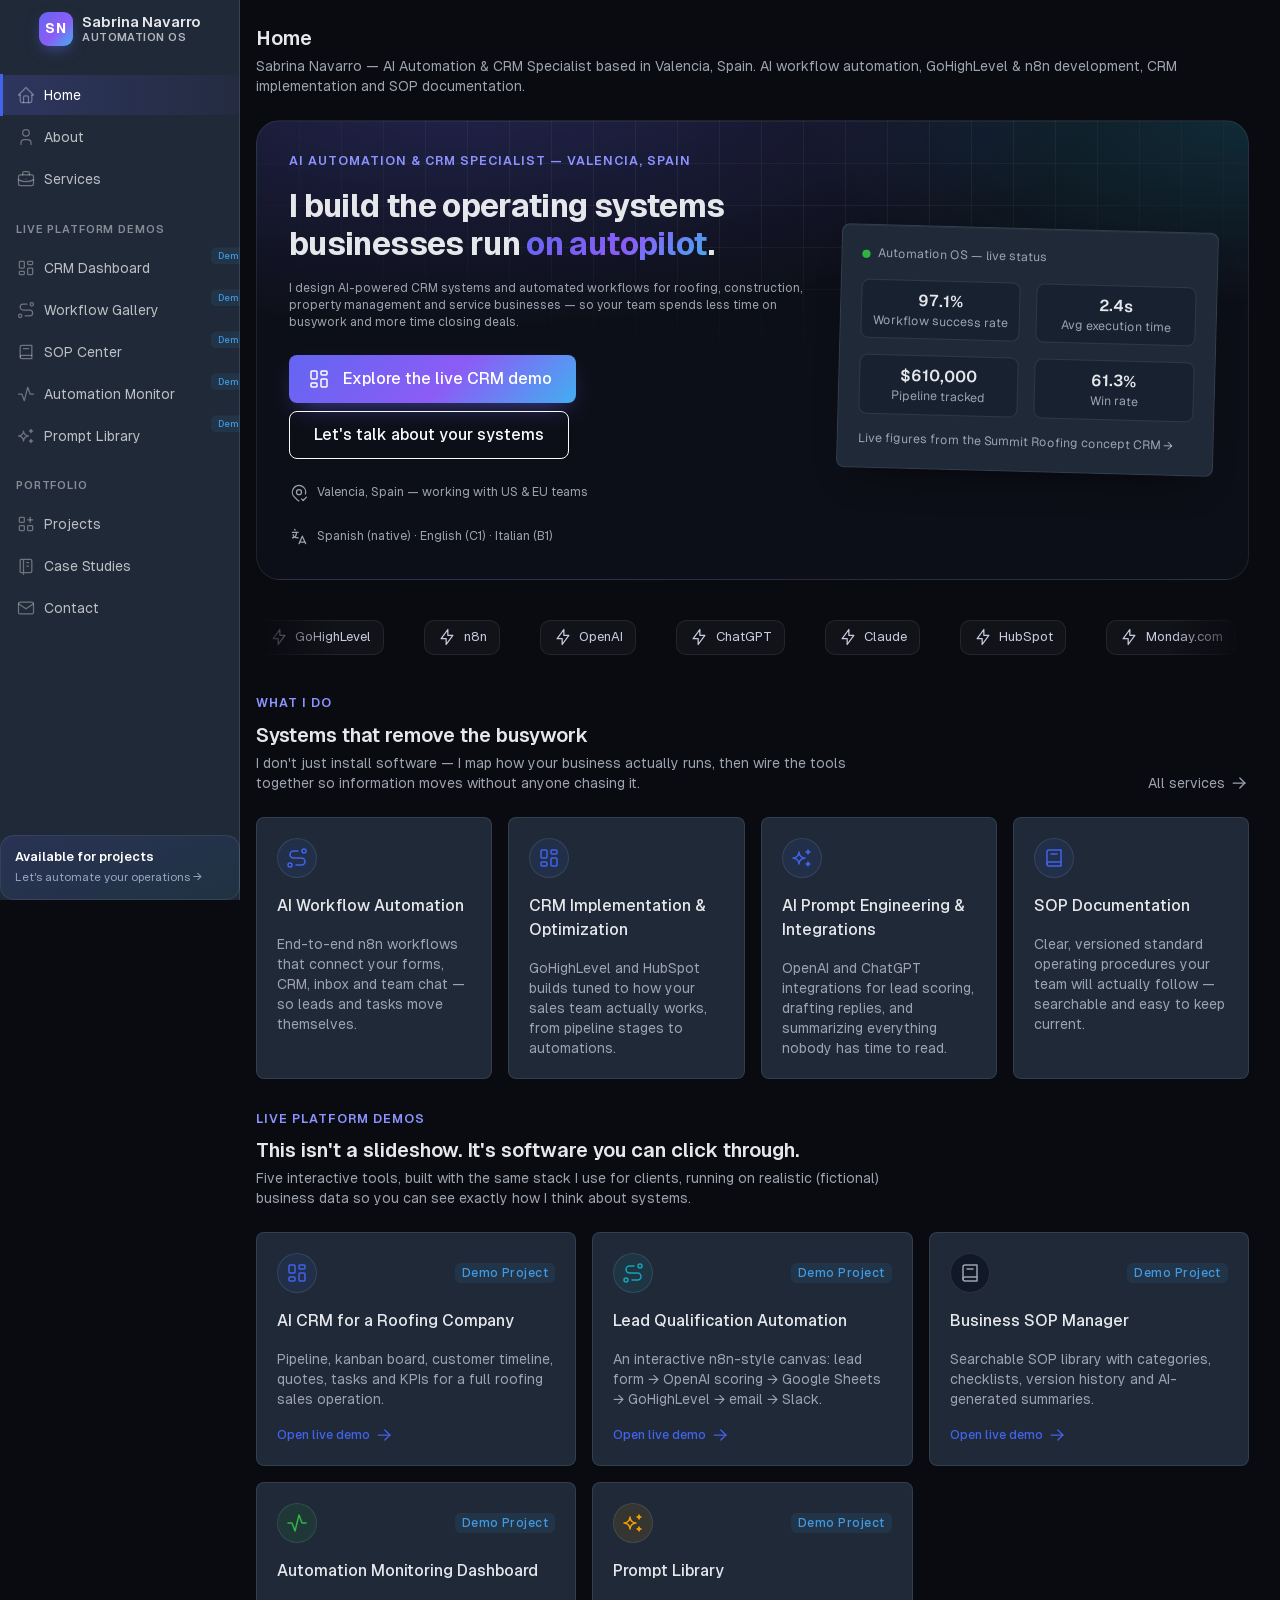
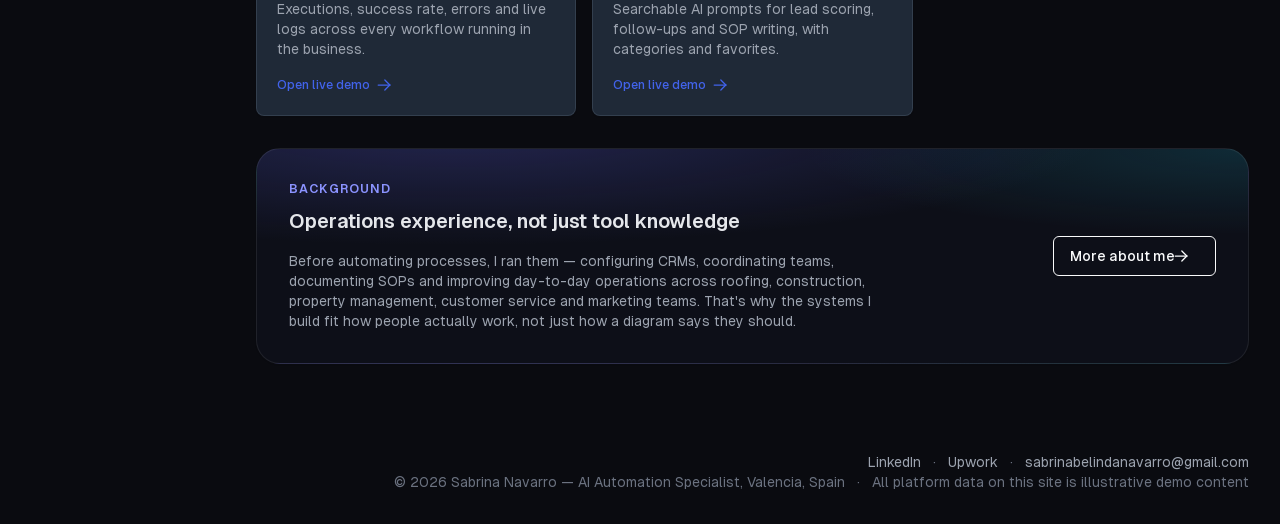
==== commit 66f105ba: "Fase 4: Projects, Case Studies y pulido final - Projects: galería con los 4 Concept/Demo Projects, t" ====
--- a/portfolio/index.html
+++ b/portfolio/index.html
@@ -240,7 +240,7 @@
     </div>
   </div>
   <div class="row row-cards stagger">
-    <div class="col-sm-6 col-lg-3">
+    <div class="col-sm-6 col-lg-4">
       <a href="dashboard.html" class="card card-hover h-100 text-reset" style="text-decoration:none;">
         <div class="card-body d-flex flex-column">
           <div class="d-flex align-items-center justify-content-between mb-3">
@@ -252,7 +252,7 @@
           <div class="mt-auto text-indigo d-flex align-items-center gap-1 small fw-medium">Open live demo <svg xmlns="http://www.w3.org/2000/svg" width="15" height="15" viewBox="0 0 24 24" fill="none" stroke="currentColor" stroke-width="2" stroke-linecap="round" stroke-linejoin="round" class="icon" aria-hidden="true"><path stroke="none" d="M0 0h24v24H0z" fill="none" /> <path d="M5 12l14 0" /> <path d="M13 18l6 -6" /> <path d="M13 6l6 6" /></svg></div>
         </div>
       </a>
-    </div><div class="col-sm-6 col-lg-3">
+    </div><div class="col-sm-6 col-lg-4">
       <a href="workflow-gallery.html" class="card card-hover h-100 text-reset" style="text-decoration:none;">
         <div class="card-body d-flex flex-column">
           <div class="d-flex align-items-center justify-content-between mb-3">
@@ -264,7 +264,7 @@
           <div class="mt-auto text-indigo d-flex align-items-center gap-1 small fw-medium">Open live demo <svg xmlns="http://www.w3.org/2000/svg" width="15" height="15" viewBox="0 0 24 24" fill="none" stroke="currentColor" stroke-width="2" stroke-linecap="round" stroke-linejoin="round" class="icon" aria-hidden="true"><path stroke="none" d="M0 0h24v24H0z" fill="none" /> <path d="M5 12l14 0" /> <path d="M13 18l6 -6" /> <path d="M13 6l6 6" /></svg></div>
         </div>
       </a>
-    </div><div class="col-sm-6 col-lg-3">
+    </div><div class="col-sm-6 col-lg-4">
       <a href="sop-center.html" class="card card-hover h-100 text-reset" style="text-decoration:none;">
         <div class="card-body d-flex flex-column">
           <div class="d-flex align-items-center justify-content-between mb-3">
@@ -276,7 +276,7 @@
           <div class="mt-auto text-indigo d-flex align-items-center gap-1 small fw-medium">Open live demo <svg xmlns="http://www.w3.org/2000/svg" width="15" height="15" viewBox="0 0 24 24" fill="none" stroke="currentColor" stroke-width="2" stroke-linecap="round" stroke-linejoin="round" class="icon" aria-hidden="true"><path stroke="none" d="M0 0h24v24H0z" fill="none" /> <path d="M5 12l14 0" /> <path d="M13 18l6 -6" /> <path d="M13 6l6 6" /></svg></div>
         </div>
       </a>
-    </div><div class="col-sm-6 col-lg-3">
+    </div><div class="col-sm-6 col-lg-4">
       <a href="automation-monitor.html" class="card card-hover h-100 text-reset" style="text-decoration:none;">
         <div class="card-body d-flex flex-column">
           <div class="d-flex align-items-center justify-content-between mb-3">
@@ -285,6 +285,18 @@
           </div>
           <h3 class="card-title">Automation Monitoring Dashboard</h3>
           <p class="text-secondary mb-3">Executions, success rate, errors and live logs across every workflow running in the business.</p>
+          <div class="mt-auto text-indigo d-flex align-items-center gap-1 small fw-medium">Open live demo <svg xmlns="http://www.w3.org/2000/svg" width="15" height="15" viewBox="0 0 24 24" fill="none" stroke="currentColor" stroke-width="2" stroke-linecap="round" stroke-linejoin="round" class="icon" aria-hidden="true"><path stroke="none" d="M0 0h24v24H0z" fill="none" /> <path d="M5 12l14 0" /> <path d="M13 18l6 -6" /> <path d="M13 6l6 6" /></svg></div>
+        </div>
+      </a>
+    </div><div class="col-sm-6 col-lg-4">
+      <a href="prompt-library.html" class="card card-hover h-100 text-reset" style="text-decoration:none;">
+        <div class="card-body d-flex flex-column">
+          <div class="d-flex align-items-center justify-content-between mb-3">
+            <span class="bg-yellow-lt avatar avatar-rounded"><svg xmlns="http://www.w3.org/2000/svg" width="24" height="24" viewBox="0 0 24 24" fill="none" stroke="currentColor" stroke-width="2" stroke-linecap="round" stroke-linejoin="round" class="icon" aria-hidden="true"><path stroke="none" d="M0 0h24v24H0z" fill="none" /> <path d="M16 18a2 2 0 0 1 2 2a2 2 0 0 1 2 -2a2 2 0 0 1 -2 -2a2 2 0 0 1 -2 2m0 -12a2 2 0 0 1 2 2a2 2 0 0 1 2 -2a2 2 0 0 1 -2 -2a2 2 0 0 1 -2 2m-7 12a6 6 0 0 1 6 -6a6 6 0 0 1 -6 -6a6 6 0 0 1 -6 6a6 6 0 0 1 6 6" /></svg></span>
+            <span class="badge bg-azure-lt text-azure">Demo Project</span>
+          </div>
+          <h3 class="card-title">Prompt Library</h3>
+          <p class="text-secondary mb-3">Searchable AI prompts for lead scoring, follow-ups and SOP writing, with categories and favorites.</p>
           <div class="mt-auto text-indigo d-flex align-items-center gap-1 small fw-medium">Open live demo <svg xmlns="http://www.w3.org/2000/svg" width="15" height="15" viewBox="0 0 24 24" fill="none" stroke="currentColor" stroke-width="2" stroke-linecap="round" stroke-linejoin="round" class="icon" aria-hidden="true"><path stroke="none" d="M0 0h24v24H0z" fill="none" /> <path d="M5 12l14 0" /> <path d="M13 18l6 -6" /> <path d="M13 6l6 6" /></svg></div>
         </div>
       </a>
@@ -338,6 +350,7 @@
 
   <script src="./assets/js/tabler.min.js"></script>
   
+  
   <script src="./assets/js/site.js"></script>
   
 </body>
--- a/portfolio/assets/css/custom.css
+++ b/portfolio/assets/css/custom.css
@@ -50,7 +50,9 @@
   color: var(--tblr-secondary-color, #7c8598);
   opacity: .7;
 }
-.navbar-vertical .nav-link { border-radius: 8px; margin: 1px 0; }
+.navbar-vertical .nav-link { border-radius: 8px; margin: 1px 0; padding-right: .5rem; }
+.navbar-vertical .nav-link .badge { font-size: .58rem; padding: .2rem .4rem; }
+@media (max-width: 991px) { #sidebar-menu { padding-right: .25rem; } }
 .navbar-vertical .nav-item.active .nav-link {
   background: linear-gradient(90deg, rgba(99, 102, 241, .22), rgba(139, 92, 246, .05));
   color: #fff;
@@ -212,4 +214,29 @@
 ::-webkit-scrollbar-track { background: transparent; }
 ::-webkit-scrollbar-thumb { background: rgba(255,255,255,.1); border-radius: 999px; border: 2px solid transparent; background-clip: padding-box; }
 
+/* ---------- FullCalendar dark theme ---------- */
+.fc {
+  --fc-border-color: rgba(255,255,255,.09);
+  --fc-page-bg-color: transparent;
+  --fc-neutral-bg-color: rgba(255,255,255,.03);
+  --fc-neutral-text-color: #9aa4c0;
+  --fc-list-event-hover-bg-color: rgba(255,255,255,.04);
+  --fc-today-bg-color: rgba(99,102,241,.1);
+  --fc-button-bg-color: rgba(255,255,255,.06);
+  --fc-button-border-color: rgba(255,255,255,.1);
+  --fc-button-hover-bg-color: rgba(255,255,255,.12);
+  --fc-button-hover-border-color: rgba(255,255,255,.16);
+  --fc-button-active-bg-color: #6366f1;
+  --fc-button-active-border-color: #6366f1;
+  color: #e4e4e7;
+}
+.fc .fc-toolbar-title { color: #fff; font-size: 1.05rem; }
+.fc .fc-col-header-cell-cushion, .fc .fc-daygrid-day-number { color: #c7cce0; text-decoration: none; }
+.fc .fc-daygrid-day.fc-day-today .fc-daygrid-day-number { color: #fff; font-weight: 600; }
+.fc .fc-button { text-transform: capitalize; box-shadow: none !important; }
+.fc-theme-standard .fc-scrollgrid, .fc-theme-standard td, .fc-theme-standard th { border-color: var(--fc-border-color); }
+.fc-list-event:hover td { background: rgba(255,255,255,.04); }
+.fc .fc-list-day-cushion { background: rgba(255,255,255,.03); }
+.fc-daygrid-event { border-radius: 6px; padding: 1px 4px; font-size: .72rem; }
+
 @media print { .navbar-vertical, .footer { display: none !important; } }
